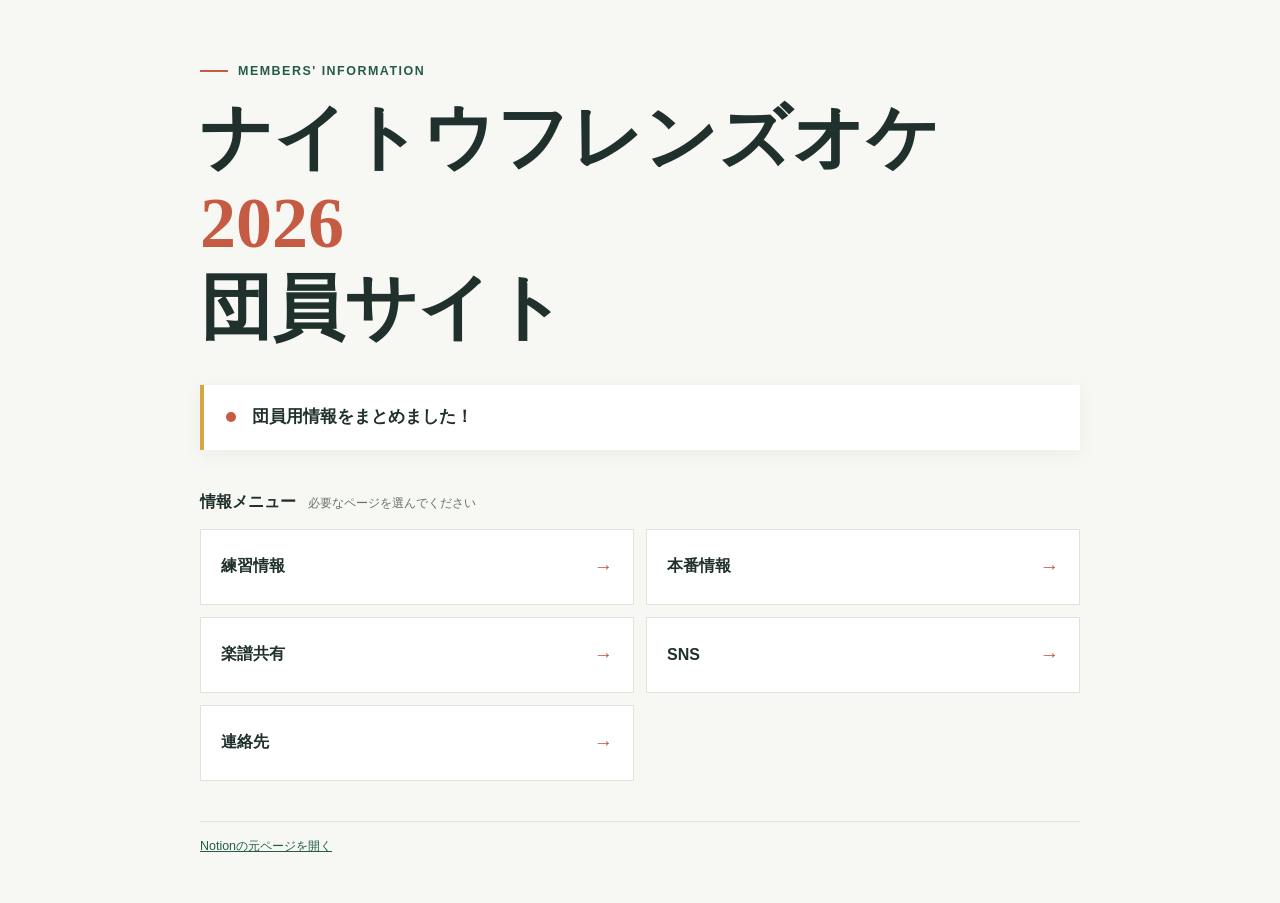
==== index.html @ 3f071027 "first commit" ====
﻿<!doctype html>
<html lang="ja">
<head>
  <meta charset="utf-8">
  <meta name="viewport" content="width=device-width, initial-scale=1">
  <meta name="description" content="ナイトウフレンズオケ2026 団員向け情報サイト">
  <title>ナイトウフレンズオケ2026 団員サイト</title>
  <link rel="stylesheet" href="styles.css">
</head>
<body>
  <main class="page">
    <p class="eyebrow">MEMBERS' INFORMATION</p>
    <h1>ナイトウフレンズオケ<span class="year">2026</span><br>団員サイト</h1>

    <section class="intro" aria-label="お知らせ">
      <span class="pin" aria-hidden="true"></span>
      <p>団員用情報をまとめました！</p>
    </section>

    <nav aria-label="団員向け情報">
      <h2 class="section-heading">情報メニュー <span>必要なページを選んでください</span></h2>
      <div class="links">
        <a class="link-card" href="practice.html">
          <span class="link-label">練習情報</span><span class="arrow" aria-hidden="true">→</span>
        </a>
        <a class="link-card" href="performance.html">
          <span class="link-label">本番情報</span><span class="arrow" aria-hidden="true">→</span>
        </a>
        <a class="link-card" href="sheet-music.html">
          <span class="link-label">楽譜共有</span><span class="arrow" aria-hidden="true">→</span>
        </a>
        <a class="link-card" href="sns.html">
          <span class="link-label">SNS</span><span class="arrow" aria-hidden="true">→</span>
        </a>
        <a class="link-card" href="contact.html">
          <span class="link-label">連絡先</span><span class="arrow" aria-hidden="true">→</span>
        </a>
      </div>
    </nav>

    <footer>
      <a href="https://quark-artichoke-0d2.notion.site/2026-3d3b869cc94880d5b40ac57a160c1c41">Notionの元ページを開く</a>
    </footer>
  </main>
</body>
</html>
---- styles.css ----
:root {
  color-scheme: light;
  --ink: #20312d;
  --muted: #64736d;
  --paper: #f7f8f3;
  --surface: #ffffff;
  --line: #dce5dc;
  --green: #245c4b;
  --green-soft: #e6f0e9;
  --coral: #c65b43;
  --gold: #d7a642;
  font-family: "Yu Gothic", "Hiragino Kaku Gothic ProN", Meiryo, sans-serif;
}

* { box-sizing: border-box; }

body {
  margin: 0;
  min-width: 320px;
  color: var(--ink);
  background-color: var(--paper);
  background-image: radial-gradient(#d7e1d8 0.7px, transparent 0.7px);
  background-size: 18px 18px;
}

.page {
  width: min(100% - 40px, 880px);
  margin: 0 auto;
  padding: 64px 0 48px;
}

.eyebrow {
  display: flex;
  align-items: center;
  gap: 10px;
  margin: 0 0 18px;
  color: var(--green);
  font-size: 0.78rem;
  font-weight: 700;
  letter-spacing: 0.12em;
}

.eyebrow::before {
  width: 28px;
  height: 2px;
  content: "";
  background: var(--coral);
}

h1 {
  max-width: 760px;
  margin: 0;
  font-family: Georgia, "Yu Mincho", "Hiragino Mincho ProN", serif;
  font-size: clamp(2.2rem, 8vw, 4.5rem);
  font-weight: 600;
  line-height: 1.18;
}

.year { color: var(--coral); }

.intro {
  display: flex;
  align-items: center;
  gap: 16px;
  margin: 34px 0 42px;
  padding: 19px 22px;
  border-left: 4px solid var(--gold);
  background: var(--surface);
  box-shadow: 0 5px 20px rgb(32 49 45 / 5%);
}

.pin {
  flex: 0 0 auto;
  width: 10px;
  height: 10px;
  border-radius: 50%;
  background: var(--coral);
}

.intro p {
  margin: 0;
  font-size: 1.05rem;
  font-weight: 700;
  line-height: 1.6;
}

.section-heading {
  display: flex;
  align-items: baseline;
  gap: 12px;
  margin: 0 0 16px;
  font-size: 1rem;
  font-weight: 700;
}

.section-heading span {
  color: var(--muted);
  font-size: 0.75rem;
  font-weight: 500;
}

.links {
  display: grid;
  grid-template-columns: repeat(2, minmax(0, 1fr));
  gap: 12px;
}

.link-card {
  display: flex;
  min-height: 76px;
  align-items: center;
  justify-content: space-between;
  gap: 16px;
  padding: 18px 20px;
  border: 1px solid var(--line);
  background: var(--surface);
  color: var(--ink);
  text-decoration: none;
  transition: border-color 160ms ease, transform 160ms ease, box-shadow 160ms ease;
}

.link-card:hover {
  transform: translateY(-2px);
  border-color: var(--green);
  box-shadow: 0 8px 20px rgb(32 49 45 / 8%);
}

.link-card:focus-visible {
  outline: 3px solid var(--gold);
  outline-offset: 3px;
}

.link-label { font-weight: 700; }
.arrow { color: var(--coral); font-size: 1.2rem; }

footer {
  margin-top: 40px;
  padding-top: 16px;
  border-top: 1px solid var(--line);
  color: var(--muted);
  font-size: 0.78rem;
}

footer a { color: var(--green); }

.back-link {
  display: inline-block;
  margin-bottom: 28px;
  color: var(--green);
  font-size: 0.9rem;
  font-weight: 700;
  text-decoration: none;
}

.back-link:hover,
.text-link:hover { text-decoration: underline; }

.subpage h1 { margin-bottom: 28px; }

.content-section {
  margin-top: 28px;
  padding-top: 22px;
  border-top: 1px solid var(--line);
}

.content-section h2 {
  margin: 0 0 16px;
  font-size: 1.1rem;
}

.content-section p { line-height: 1.8; }

.schedule-scroll {
  overflow-x: auto;
  background: var(--surface);
}

.schedule {
  width: 100%;
  min-width: 760px;
  border-collapse: collapse;
  font-size: 0.92rem;
  line-height: 1.6;
}

.schedule th,
.schedule td {
  padding: 12px 14px;
  border-bottom: 1px solid var(--line);
  text-align: left;
  vertical-align: top;
}

.schedule th {
  background: var(--green-soft);
  color: var(--green);
  font-size: 0.82rem;
}

.schedule td:first-child { white-space: nowrap; }

.text-link {
  color: var(--green);
  font-weight: 700;
}

.source-note {
  margin-top: 32px;
  color: var(--muted);
  font-size: 0.85rem;
}

@media (max-width: 560px) {
  .page { width: min(100% - 32px, 880px); padding-top: 42px; }
  .links { grid-template-columns: 1fr; gap: 9px; }
  .link-card { min-height: 68px; }
  .intro { margin: 28px 0 34px; padding: 16px; }
  .back-link { margin-bottom: 22px; }
  .content-section { margin-top: 22px; padding-top: 18px; }
}

@media (prefers-reduced-motion: reduce) {
  *, *::before, *::after { scroll-behavior: auto !important; transition-duration: 0.01ms !important; }
}
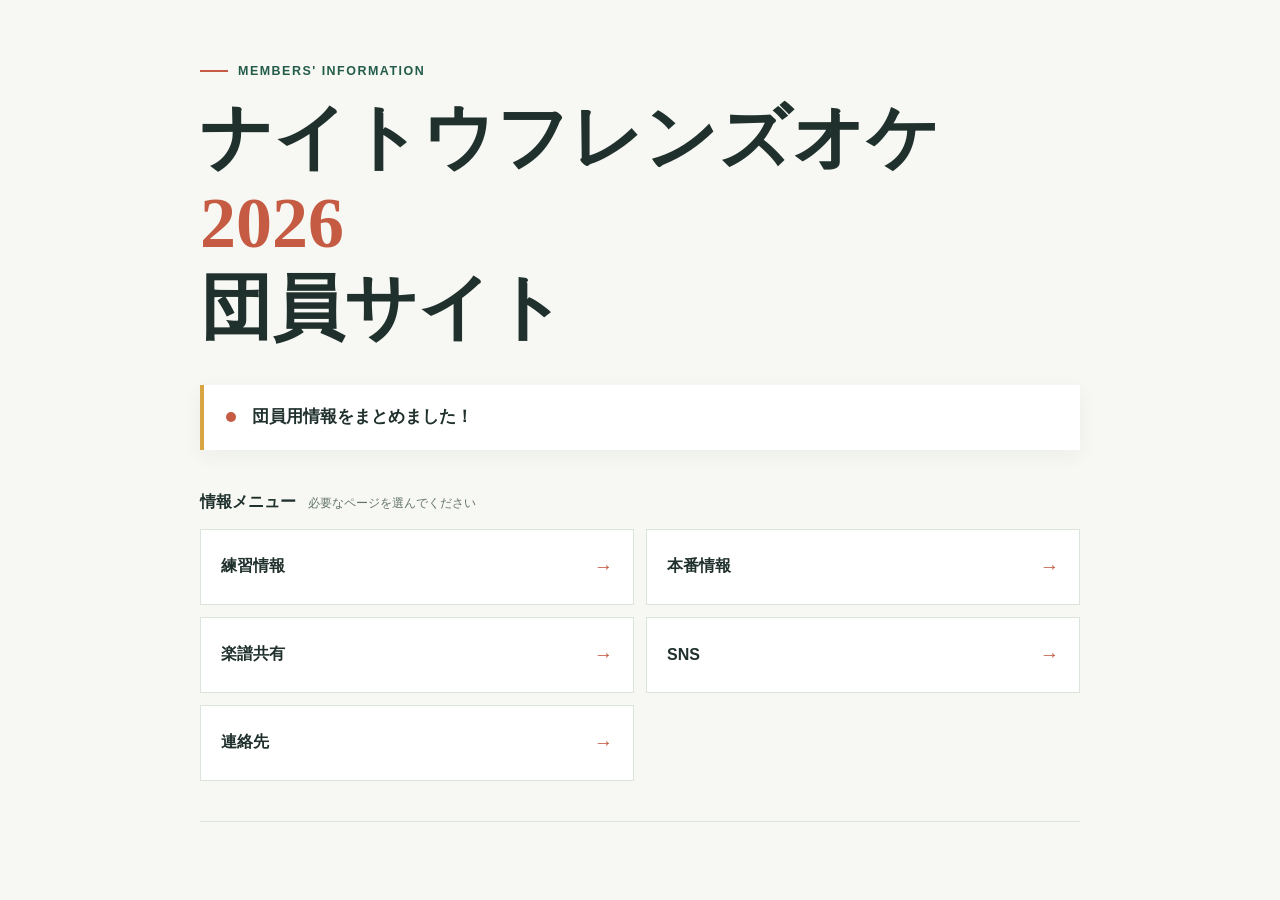
==== commit 151b6046: "edited footer" ====
--- a/index.html
+++ b/index.html
@@ -39,7 +39,6 @@
     </nav>
 
     <footer>
-      <a href="https://quark-artichoke-0d2.notion.site/2026-3d3b869cc94880d5b40ac57a160c1c41">Notionの元ページを開く</a>
     </footer>
   </main>
 </body>
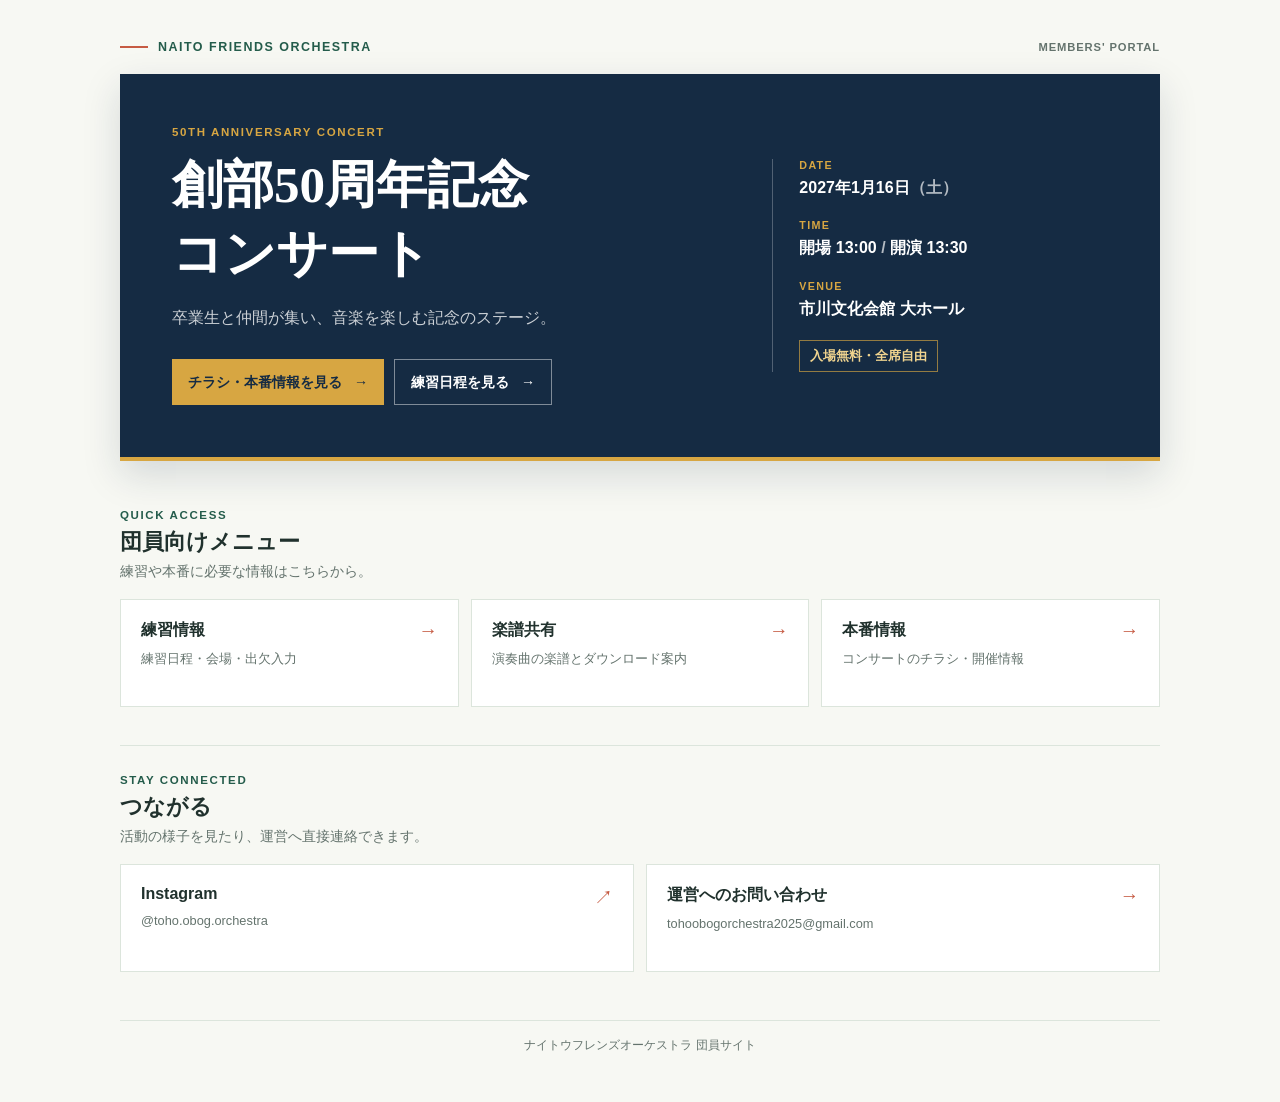
==== commit b2b8ea37: "ver2" ====
--- a/index.html
+++ b/index.html
@@ -1,45 +1,77 @@
-﻿<!doctype html>
+<!doctype html>
 <html lang="ja">
 <head>
   <meta charset="utf-8">
   <meta name="viewport" content="width=device-width, initial-scale=1">
-  <meta name="description" content="ナイトウフレンズオケ2026 団員向け情報サイト">
-  <title>ナイトウフレンズオケ2026 団員サイト</title>
+  <meta name="description" content="ナイトウフレンズオーケストラ 創部50周年記念コンサートの本番・練習・楽譜など、団員向け情報をまとめたサイトです。">
+  <title>ナイトウフレンズオーケストラ | 団員サイト</title>
   <link rel="stylesheet" href="styles.css">
 </head>
 <body>
-  <main class="page">
-    <p class="eyebrow">MEMBERS' INFORMATION</p>
-    <h1>ナイトウフレンズオケ<span class="year">2026</span><br>団員サイト</h1>
+  <main class="page home-page">
+    <header class="home-header">
+      <p class="eyebrow">NAITO FRIENDS ORCHESTRA <span>MEMBERS' PORTAL</span></p>
+    </header>
 
-    <section class="intro" aria-label="お知らせ">
-      <span class="pin" aria-hidden="true"></span>
-      <p>団員用情報をまとめました！</p>
+    <section class="event-highlight" aria-labelledby="event-title">
+      <div class="event-copy">
+        <p class="event-kicker">50TH ANNIVERSARY CONCERT</p>
+        <h1 id="event-title">創部50周年記念<br>コンサート</h1>
+        <p class="event-description">卒業生と仲間が集い、音楽を楽しむ記念のステージ。</p>
+        <div class="event-actions">
+          <a class="event-button event-button--primary" href="performance.html">チラシ・本番情報を見る <span aria-hidden="true">→</span></a>
+          <a class="event-button event-button--secondary" href="practice.html">練習日程を見る <span aria-hidden="true">→</span></a>
+        </div>
+      </div>
+      <div class="event-facts">
+        <p><span>DATE</span><strong>2027年1月16日<span class="event-day">（土）</span></strong></p>
+        <p><span>TIME</span><strong>開場 13:00 <span class="event-time-separator">/</span> 開演 13:30</strong></p>
+        <p><span>VENUE</span><strong>市川文化会館 大ホール</strong></p>
+        <p class="event-admission">入場無料・全席自由</p>
+      </div>
     </section>
 
-    <nav aria-label="団員向け情報">
-      <h2 class="section-heading">情報メニュー <span>必要なページを選んでください</span></h2>
-      <div class="links">
-        <a class="link-card" href="practice.html">
-          <span class="link-label">練習情報</span><span class="arrow" aria-hidden="true">→</span>
+    <section class="home-section" aria-labelledby="member-menu-title">
+      <div class="home-section-heading">
+        <p class="section-kicker">QUICK ACCESS</p>
+        <h2 id="member-menu-title">団員向けメニュー</h2>
+        <p>練習や本番に必要な情報はこちらから。</p>
+      </div>
+      <nav class="home-menu-grid" aria-label="団員向け情報">
+        <a class="link-card home-card" href="practice.html">
+          <span class="home-card-content"><span class="link-label">練習情報</span><span class="home-card-description">練習日程・会場・出欠入力</span></span>
+          <span class="arrow" aria-hidden="true">→</span>
         </a>
-        <a class="link-card" href="performance.html">
-          <span class="link-label">本番情報</span><span class="arrow" aria-hidden="true">→</span>
+        <a class="link-card home-card" href="sheet-music.html">
+          <span class="home-card-content"><span class="link-label">楽譜共有</span><span class="home-card-description">演奏曲の楽譜とダウンロード案内</span></span>
+          <span class="arrow" aria-hidden="true">→</span>
         </a>
-        <a class="link-card" href="sheet-music.html">
-          <span class="link-label">楽譜共有</span><span class="arrow" aria-hidden="true">→</span>
+        <a class="link-card home-card" href="performance.html">
+          <span class="home-card-content"><span class="link-label">本番情報</span><span class="home-card-description">コンサートのチラシ・開催情報</span></span>
+          <span class="arrow" aria-hidden="true">→</span>
         </a>
-        <a class="link-card" href="sns.html">
-          <span class="link-label">SNS</span><span class="arrow" aria-hidden="true">→</span>
+      </nav>
+    </section>
+
+    <section class="home-section home-section--secondary" aria-labelledby="connect-title">
+      <div class="home-section-heading">
+        <p class="section-kicker">STAY CONNECTED</p>
+        <h2 id="connect-title">つながる</h2>
+        <p>活動の様子を見たり、運営へ直接連絡できます。</p>
+      </div>
+      <nav class="home-menu-grid home-menu-grid--secondary" aria-label="連絡先とSNS">
+        <a class="link-card home-card" href="https://www.instagram.com/toho.obog.orchestra?stkn=MWJlYWU2MHlvcnFobw==" target="_blank" rel="noopener noreferrer">
+          <span class="home-card-content"><span class="link-label">Instagram</span><span class="home-card-description">@toho.obog.orchestra</span></span>
+          <span class="arrow" aria-hidden="true">↗</span>
         </a>
-        <a class="link-card" href="contact.html">
-          <span class="link-label">連絡先</span><span class="arrow" aria-hidden="true">→</span>
+        <a class="link-card home-card" href="mailto:tohoobogorchestra2025@gmail.com">
+          <span class="home-card-content"><span class="link-label">運営へのお問い合わせ</span><span class="home-card-description">tohoobogorchestra2025@gmail.com</span></span>
+          <span class="arrow" aria-hidden="true">→</span>
         </a>
-      </div>
-    </nav>
+      </nav>
+    </section>
 
-    <footer>
-    </footer>
+    <footer class="home-footer">ナイトウフレンズオーケストラ 団員サイト</footer>
   </main>
 </body>
 </html>
--- a/styles.css
+++ b/styles.css
@@ -29,6 +29,131 @@
   padding: 64px 0 48px;
 }
 
+.home-page {
+  width: min(100% - 40px, 1040px);
+  padding-top: 40px;
+}
+
+.home-header .eyebrow {
+  justify-content: space-between;
+  margin-bottom: 20px;
+}
+
+.home-header .eyebrow span {
+  margin-left: auto;
+  color: var(--muted);
+  font-size: 0.7rem;
+  letter-spacing: 0.08em;
+}
+
+.event-highlight {
+  display: grid;
+  grid-template-columns: minmax(0, 1.35fr) minmax(250px, 0.8fr);
+  gap: 34px;
+  align-items: center;
+  padding: clamp(26px, 5vw, 52px);
+  border-bottom: 4px solid var(--gold);
+  background: #152b43;
+  color: #fff;
+  box-shadow: 0 14px 36px rgb(21 43 67 / 15%);
+}
+
+.event-kicker,
+.section-kicker {
+  margin: 0 0 12px;
+  color: var(--gold);
+  font-size: 0.72rem;
+  font-weight: 700;
+  letter-spacing: 0.14em;
+}
+
+.event-copy h1 {
+  max-width: 680px;
+  font-size: clamp(1.9rem, 4vw, 3.2rem);
+  line-height: 1.35;
+}
+
+.event-description {
+  margin: 16px 0 0;
+  color: rgb(255 255 255 / 78%);
+  line-height: 1.8;
+}
+
+.event-actions {
+  display: flex;
+  flex-wrap: wrap;
+  gap: 10px;
+  margin-top: 26px;
+}
+
+.event-button {
+  display: inline-flex;
+  min-height: 46px;
+  align-items: center;
+  justify-content: center;
+  gap: 12px;
+  padding: 10px 16px;
+  font-size: 0.88rem;
+  font-weight: 700;
+  text-decoration: none;
+  transition: background-color 160ms ease, transform 160ms ease;
+}
+
+.event-button:hover { transform: translateY(-2px); }
+
+.event-button:focus-visible {
+  outline: 3px solid #fff;
+  outline-offset: 3px;
+}
+
+.event-button--primary {
+  background: var(--gold);
+  color: #152b43;
+}
+
+.event-button--primary:hover { background: #e4bb61; }
+
+.event-button--secondary {
+  border: 1px solid rgb(255 255 255 / 45%);
+  color: #fff;
+}
+
+.event-button--secondary:hover { background: rgb(255 255 255 / 10%); }
+
+.event-facts {
+  padding-left: 26px;
+  border-left: 1px solid rgb(255 255 255 / 26%);
+}
+
+.event-facts p { margin: 0 0 19px; }
+
+.event-facts p > span:first-child {
+  display: block;
+  margin-bottom: 4px;
+  color: var(--gold);
+  font-size: 0.67rem;
+  font-weight: 700;
+  letter-spacing: 0.12em;
+}
+
+.event-facts strong {
+  font-size: 1rem;
+  line-height: 1.6;
+}
+
+.event-day,
+.event-time-separator { color: rgb(255 255 255 / 68%); }
+
+.event-facts .event-admission {
+  display: inline-block;
+  margin: 0;
+  padding: 6px 10px;
+  border: 1px solid rgb(215 166 66 / 65%);
+  color: #f0d48f;
+  font-size: 0.82rem;
+  font-weight: 700;
+}
+
 .eyebrow {
   display: flex;
   align-items: center;
@@ -104,6 +229,40 @@
   grid-template-columns: repeat(2, minmax(0, 1fr));
   gap: 12px;
 }
+
+.home-section { margin-top: 48px; }
+
+.home-section--secondary {
+  margin-top: 38px;
+  padding-top: 28px;
+  border-top: 1px solid var(--line);
+}
+
+.home-section-heading { margin-bottom: 18px; }
+
+.home-section-heading .section-kicker {
+  margin-bottom: 6px;
+  color: var(--green);
+}
+
+.home-section-heading h2 {
+  margin: 0;
+  font-size: 1.35rem;
+}
+
+.home-section-heading > p:last-child {
+  margin: 6px 0 0;
+  color: var(--muted);
+  font-size: 0.9rem;
+}
+
+.home-menu-grid {
+  display: grid;
+  grid-template-columns: repeat(3, minmax(0, 1fr));
+  gap: 12px;
+}
+
+.home-menu-grid--secondary { grid-template-columns: repeat(2, minmax(0, 1fr)); }
 
 .link-card {
   display: flex;
@@ -119,6 +278,24 @@
   transition: border-color 160ms ease, transform 160ms ease, box-shadow 160ms ease;
 }
 
+.home-card {
+  min-height: 108px;
+  align-items: flex-start;
+  padding: 20px;
+}
+
+.home-card-content {
+  display: grid;
+  gap: 8px;
+}
+
+.home-card-description {
+  color: var(--muted);
+  font-size: 0.8rem;
+  line-height: 1.5;
+  overflow-wrap: anywhere;
+}
+
 .link-card:hover {
   transform: translateY(-2px);
   border-color: var(--green);
@@ -132,6 +309,11 @@
 
 .link-label { font-weight: 700; }
 .arrow { color: var(--coral); font-size: 1.2rem; }
+
+.home-footer {
+  margin-top: 48px;
+  text-align: center;
+}
 
 footer {
   margin-top: 40px;
@@ -170,9 +352,49 @@
 
 .content-section p { line-height: 1.8; }
 
+.guide-steps {
+  padding-left: 1.5rem;
+  line-height: 1.8;
+}
+
+.guide-steps li { padding-left: 0.25rem; }
+
+.guide-image {
+  margin: 14px 0 22px;
+  padding: 10px;
+  border: 1px solid var(--line);
+  background: var(--surface);
+}
+
+.guide-image img {
+  display: block;
+  width: 100%;
+  height: auto;
+}
+
 .schedule-scroll {
   overflow-x: auto;
   background: var(--surface);
+}
+
+.schedule-calendar {
+  margin: 0 0 24px;
+  padding: 12px;
+  border: 1px solid var(--line);
+  background: var(--surface);
+  text-align: center;
+}
+
+.schedule-calendar img {
+  display: block;
+  width: 100%;
+  height: auto;
+}
+
+.schedule-calendar figcaption {
+  margin-top: 10px;
+  color: var(--muted);
+  font-size: 0.78rem;
 }
 
 .schedule {
@@ -210,8 +432,37 @@
   font-size: 0.85rem;
 }
 
+@media (max-width: 760px) {
+  .event-highlight { grid-template-columns: 1fr; }
+  .event-facts {
+    display: grid;
+    grid-template-columns: repeat(2, minmax(0, 1fr));
+    gap: 16px;
+    padding: 22px 0 0;
+    border-top: 1px solid rgb(255 255 255 / 26%);
+    border-left: 0;
+  }
+  .event-facts p { margin: 0; }
+  .home-menu-grid { grid-template-columns: repeat(2, minmax(0, 1fr)); }
+}
+
 @media (max-width: 560px) {
   .page { width: min(100% - 32px, 880px); padding-top: 42px; }
+  .home-page { width: min(100% - 32px, 1040px); padding-top: 28px; }
+  .home-header .eyebrow { margin-bottom: 16px; }
+  .event-highlight { gap: 24px; padding: 24px 20px; }
+  .event-copy h1 { font-size: clamp(1.7rem, 8vw, 2.25rem); }
+  .event-actions { flex-direction: column; }
+  .event-button { width: 100%; }
+  .event-facts {
+    grid-template-columns: 1fr;
+    gap: 14px;
+  }
+  .home-section { margin-top: 36px; }
+  .home-menu-grid,
+  .home-menu-grid--secondary { grid-template-columns: 1fr; }
+  .home-card { min-height: 76px; }
+  .home-footer { margin-top: 36px; }
   .links { grid-template-columns: 1fr; gap: 9px; }
   .link-card { min-height: 68px; }
   .intro { margin: 28px 0 34px; padding: 16px; }
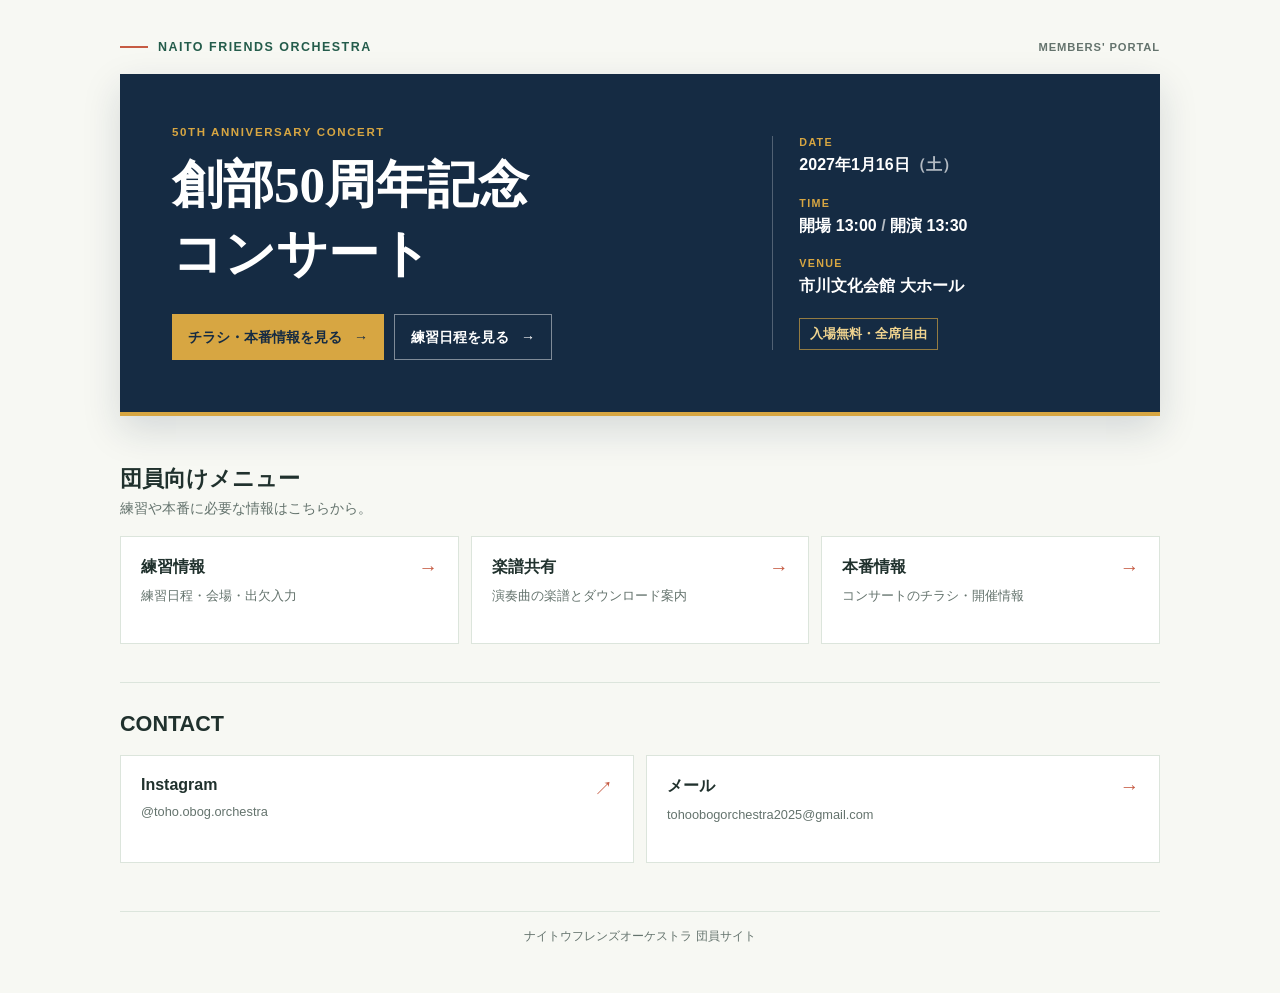
==== commit 10c9f174: "ver4" ====
--- a/index.html
+++ b/index.html
@@ -5,7 +5,7 @@
   <meta name="viewport" content="width=device-width, initial-scale=1">
   <meta name="description" content="ナイトウフレンズオーケストラ 創部50周年記念コンサートの本番・練習・楽譜など、団員向け情報をまとめたサイトです。">
   <title>ナイトウフレンズオーケストラ | 団員サイト</title>
-  <link rel="stylesheet" href="styles.css">
+  <link rel="stylesheet" href="styles.css?v=20261126">
 </head>
 <body>
   <main class="page home-page">
@@ -17,7 +17,6 @@
       <div class="event-copy">
         <p class="event-kicker">50TH ANNIVERSARY CONCERT</p>
         <h1 id="event-title">創部50周年記念<br>コンサート</h1>
-        <p class="event-description">卒業生と仲間が集い、音楽を楽しむ記念のステージ。</p>
         <div class="event-actions">
           <a class="event-button event-button--primary" href="performance.html">チラシ・本番情報を見る <span aria-hidden="true">→</span></a>
           <a class="event-button event-button--secondary" href="practice.html">練習日程を見る <span aria-hidden="true">→</span></a>
@@ -33,7 +32,6 @@
 
     <section class="home-section" aria-labelledby="member-menu-title">
       <div class="home-section-heading">
-        <p class="section-kicker">QUICK ACCESS</p>
         <h2 id="member-menu-title">団員向けメニュー</h2>
         <p>練習や本番に必要な情報はこちらから。</p>
       </div>
@@ -55,9 +53,7 @@
 
     <section class="home-section home-section--secondary" aria-labelledby="connect-title">
       <div class="home-section-heading">
-        <p class="section-kicker">STAY CONNECTED</p>
-        <h2 id="connect-title">つながる</h2>
-        <p>活動の様子を見たり、運営へ直接連絡できます。</p>
+        <h2 id="connect-title">CONTACT
       </div>
       <nav class="home-menu-grid home-menu-grid--secondary" aria-label="連絡先とSNS">
         <a class="link-card home-card" href="https://www.instagram.com/toho.obog.orchestra?stkn=MWJlYWU2MHlvcnFobw==" target="_blank" rel="noopener noreferrer">
@@ -65,7 +61,7 @@
           <span class="arrow" aria-hidden="true">↗</span>
         </a>
         <a class="link-card home-card" href="mailto:tohoobogorchestra2025@gmail.com">
-          <span class="home-card-content"><span class="link-label">運営へのお問い合わせ</span><span class="home-card-description">tohoobogorchestra2025@gmail.com</span></span>
+          <span class="home-card-content"><span class="link-label">メール</span><span class="home-card-description">tohoobogorchestra2025@gmail.com</span></span>
           <span class="arrow" aria-hidden="true">→</span>
         </a>
       </nav>
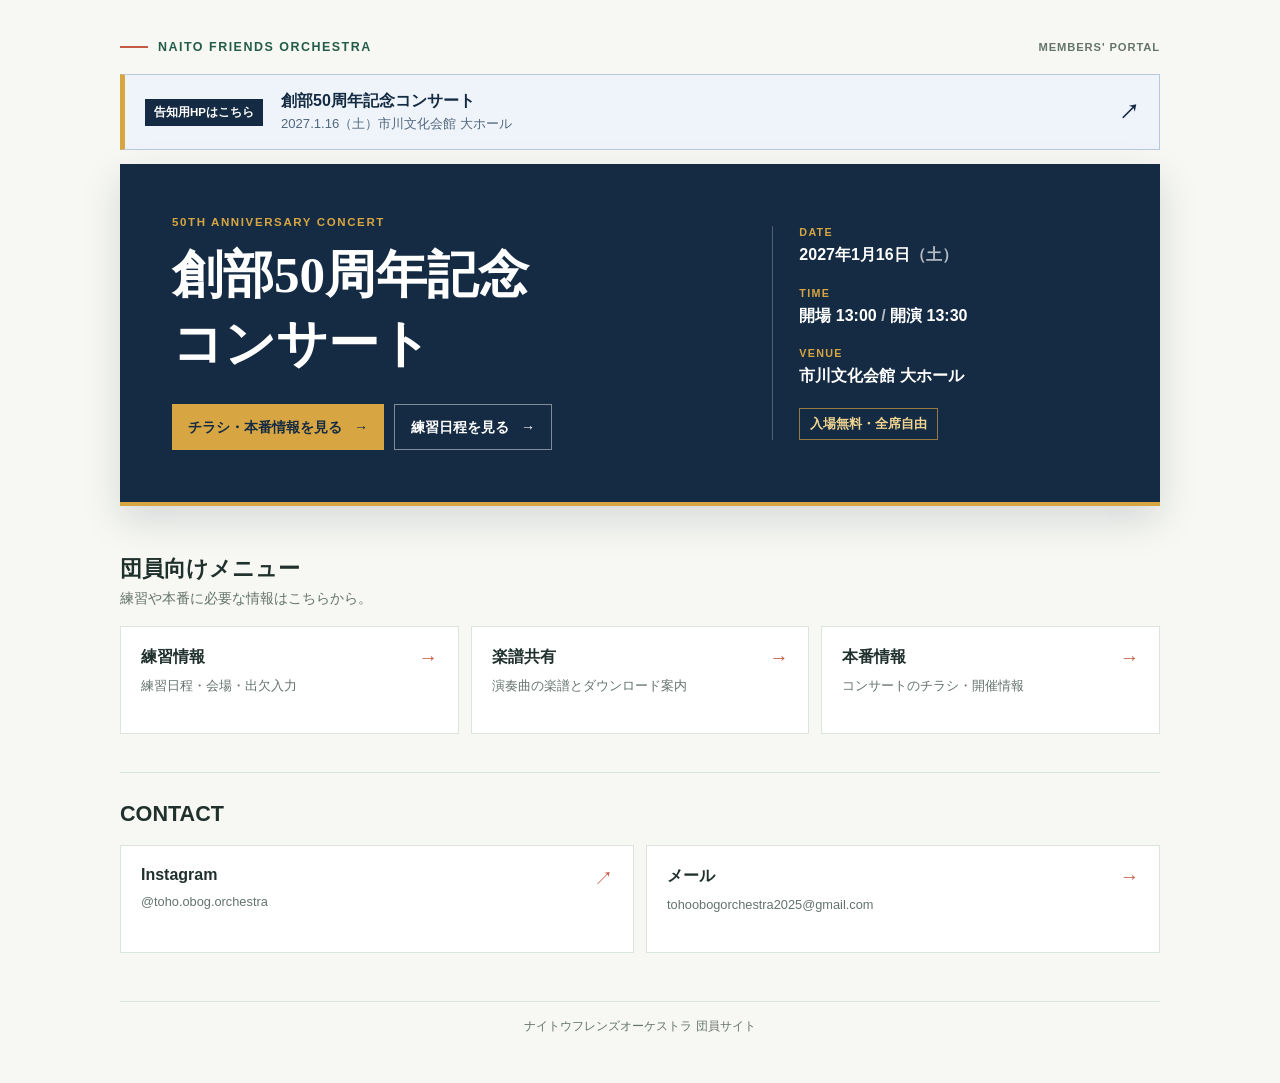
==== commit 6b339eed: "告知用HP追加、その他軽微な修正" ====
--- a/index.html
+++ b/index.html
@@ -5,13 +5,22 @@
   <meta name="viewport" content="width=device-width, initial-scale=1">
   <meta name="description" content="ナイトウフレンズオーケストラ 創部50周年記念コンサートの本番・練習・楽譜など、団員向け情報をまとめたサイトです。">
   <title>ナイトウフレンズオーケストラ | 団員サイト</title>
-  <link rel="stylesheet" href="styles.css?v=20261126">
+  <link rel="stylesheet" href="styles.css?v=20261127-1">
 </head>
 <body>
   <main class="page home-page">
     <header class="home-header">
       <p class="eyebrow">NAITO FRIENDS ORCHESTRA <span>MEMBERS' PORTAL</span></p>
     </header>
+
+    <a class="public-announcement" href="https://toho-obog-orchestra50th.hp.peraichi.com" target="_blank" rel="noopener noreferrer" aria-label="創部50周年記念コンサート告知ページを新しいタブで開く">
+      <span class="public-announcement__label">告知用HPはこちら</span>
+      <span class="public-announcement__body">
+        <strong>創部50周年記念コンサート</strong>
+        <span>2027.1.16（土）市川文化会館 大ホール</span>
+      </span>
+      <span class="public-announcement__arrow" aria-hidden="true">↗</span>
+    </a>
 
     <section class="event-highlight" aria-labelledby="event-title">
       <div class="event-copy">
@@ -53,7 +62,7 @@
 
     <section class="home-section home-section--secondary" aria-labelledby="connect-title">
       <div class="home-section-heading">
-        <h2 id="connect-title">CONTACT
+        <h2 id="connect-title">CONTACT</h2>
       </div>
       <nav class="home-menu-grid home-menu-grid--secondary" aria-label="連絡先とSNS">
         <a class="link-card home-card" href="https://www.instagram.com/toho.obog.orchestra?stkn=MWJlYWU2MHlvcnFobw==" target="_blank" rel="noopener noreferrer">
--- a/styles.css
+++ b/styles.css
@@ -46,6 +46,59 @@
   letter-spacing: 0.08em;
 }
 
+.public-announcement {
+  display: grid;
+  grid-template-columns: auto 1fr auto;
+  gap: 18px;
+  align-items: center;
+  margin-bottom: 14px;
+  padding: 16px 20px;
+  border: 1px solid #b9c9db;
+  border-left: 5px solid var(--gold);
+  background: #eef4fa;
+  color: #152b43;
+  text-decoration: none;
+  transition: background-color 160ms ease, border-color 160ms ease, transform 160ms ease;
+}
+
+.public-announcement:hover {
+  transform: translateY(-2px);
+  border-color: #8fa8c2;
+  background: #f5f8fc;
+}
+
+.public-announcement:focus-visible {
+  outline: 3px solid var(--gold);
+  outline-offset: 3px;
+}
+
+.public-announcement__label {
+  padding: 6px 9px;
+  background: #152b43;
+  color: #fff;
+  font-size: 0.72rem;
+  font-weight: 700;
+  white-space: nowrap;
+}
+
+.public-announcement__body {
+  display: grid;
+  gap: 3px;
+}
+
+.public-announcement__body strong { font-size: 1rem; }
+
+.public-announcement__body span {
+  color: #52677e;
+  font-size: 0.82rem;
+}
+
+.public-announcement__arrow {
+  color: #152b43;
+  font-size: 1.25rem;
+  font-weight: 700;
+}
+
 .event-highlight {
   display: grid;
   grid-template-columns: minmax(0, 1.35fr) minmax(250px, 0.8fr);
@@ -399,7 +452,7 @@
 
 .schedule {
   width: 100%;
-  min-width: 760px;
+  min-width: 0;
   border-collapse: collapse;
   font-size: 0.92rem;
   line-height: 1.6;
@@ -419,7 +472,45 @@
   font-size: 0.82rem;
 }
 
-.schedule td:first-child { white-space: nowrap; }
+.schedule td:first-child {
+  min-width: 172px;
+  white-space: nowrap;
+}
+
+.schedule-date,
+.schedule-time { display: block; }
+
+.schedule-date { font-weight: 700; }
+
+.schedule-time {
+  color: var(--muted);
+  font-size: 0.84rem;
+}
+
+.schedule-repertoire {
+  display: grid;
+  gap: 2px;
+  margin: 0 0 8px;
+  padding: 0;
+  list-style: none;
+}
+
+.schedule-type,
+.schedule-percussion {
+  display: inline-flex;
+  align-items: center;
+  width: fit-content;
+  padding: 2px 9px;
+  background: var(--green-soft);
+  color: var(--green);
+  font-size: 0.75rem;
+  font-weight: 700;
+}
+
+.schedule-percussion--no {
+  background: #f0f1ee;
+  color: var(--muted);
+}
 
 .text-link {
   color: var(--green);
@@ -444,12 +535,85 @@
   }
   .event-facts p { margin: 0; }
   .home-menu-grid { grid-template-columns: repeat(2, minmax(0, 1fr)); }
+
+  .schedule-scroll {
+    overflow: visible;
+    background: transparent;
+  }
+
+  .schedule {
+    border-collapse: separate;
+    border-spacing: 0;
+    font-size: 0.9rem;
+  }
+
+  .schedule thead {
+    position: absolute;
+    width: 1px;
+    height: 1px;
+    overflow: hidden;
+    clip-path: inset(50%);
+    white-space: nowrap;
+  }
+
+  .schedule tbody {
+    display: grid;
+    gap: 12px;
+  }
+
+  .schedule tbody tr {
+    display: grid;
+    grid-template-columns: repeat(2, minmax(0, 1fr));
+    overflow: hidden;
+    border: 1px solid var(--line);
+    background: var(--surface);
+  }
+
+  .schedule td,
+  .schedule td:first-child {
+    display: flex;
+    min-width: 0;
+    flex-direction: column;
+    gap: 5px;
+    padding: 12px;
+    border: 0;
+    text-align: left;
+    white-space: normal;
+    overflow-wrap: anywhere;
+  }
+
+  .schedule td::before {
+    color: var(--muted);
+    content: attr(data-label);
+    font-size: 0.72rem;
+    font-weight: 700;
+  }
+
+  .schedule td:first-child,
+  .schedule td:nth-child(2) { grid-column: 1 / -1; }
+
+  .schedule td:first-child {
+    padding: 14px 12px;
+    border-bottom: 1px solid var(--line);
+    background: var(--green-soft);
+  }
+
+  .schedule-date { font-size: 1rem; }
 }
 
 @media (max-width: 560px) {
   .page { width: min(100% - 32px, 880px); padding-top: 42px; }
   .home-page { width: min(100% - 32px, 1040px); padding-top: 28px; }
   .home-header .eyebrow { margin-bottom: 16px; }
+  .public-announcement {
+    grid-template-columns: 1fr auto;
+    gap: 10px;
+    padding: 14px 16px;
+  }
+  .public-announcement__label {
+    grid-column: 1 / -1;
+    justify-self: start;
+  }
   .event-highlight { gap: 24px; padding: 24px 20px; }
   .event-copy h1 { font-size: clamp(1.7rem, 8vw, 2.25rem); }
   .event-actions { flex-direction: column; }
@@ -463,6 +627,8 @@
   .home-menu-grid--secondary { grid-template-columns: 1fr; }
   .home-card { min-height: 76px; }
   .home-footer { margin-top: 36px; }
+  .schedule td,
+  .schedule td:first-child { padding: 10px; }
   .links { grid-template-columns: 1fr; gap: 9px; }
   .link-card { min-height: 68px; }
   .intro { margin: 28px 0 34px; padding: 16px; }
